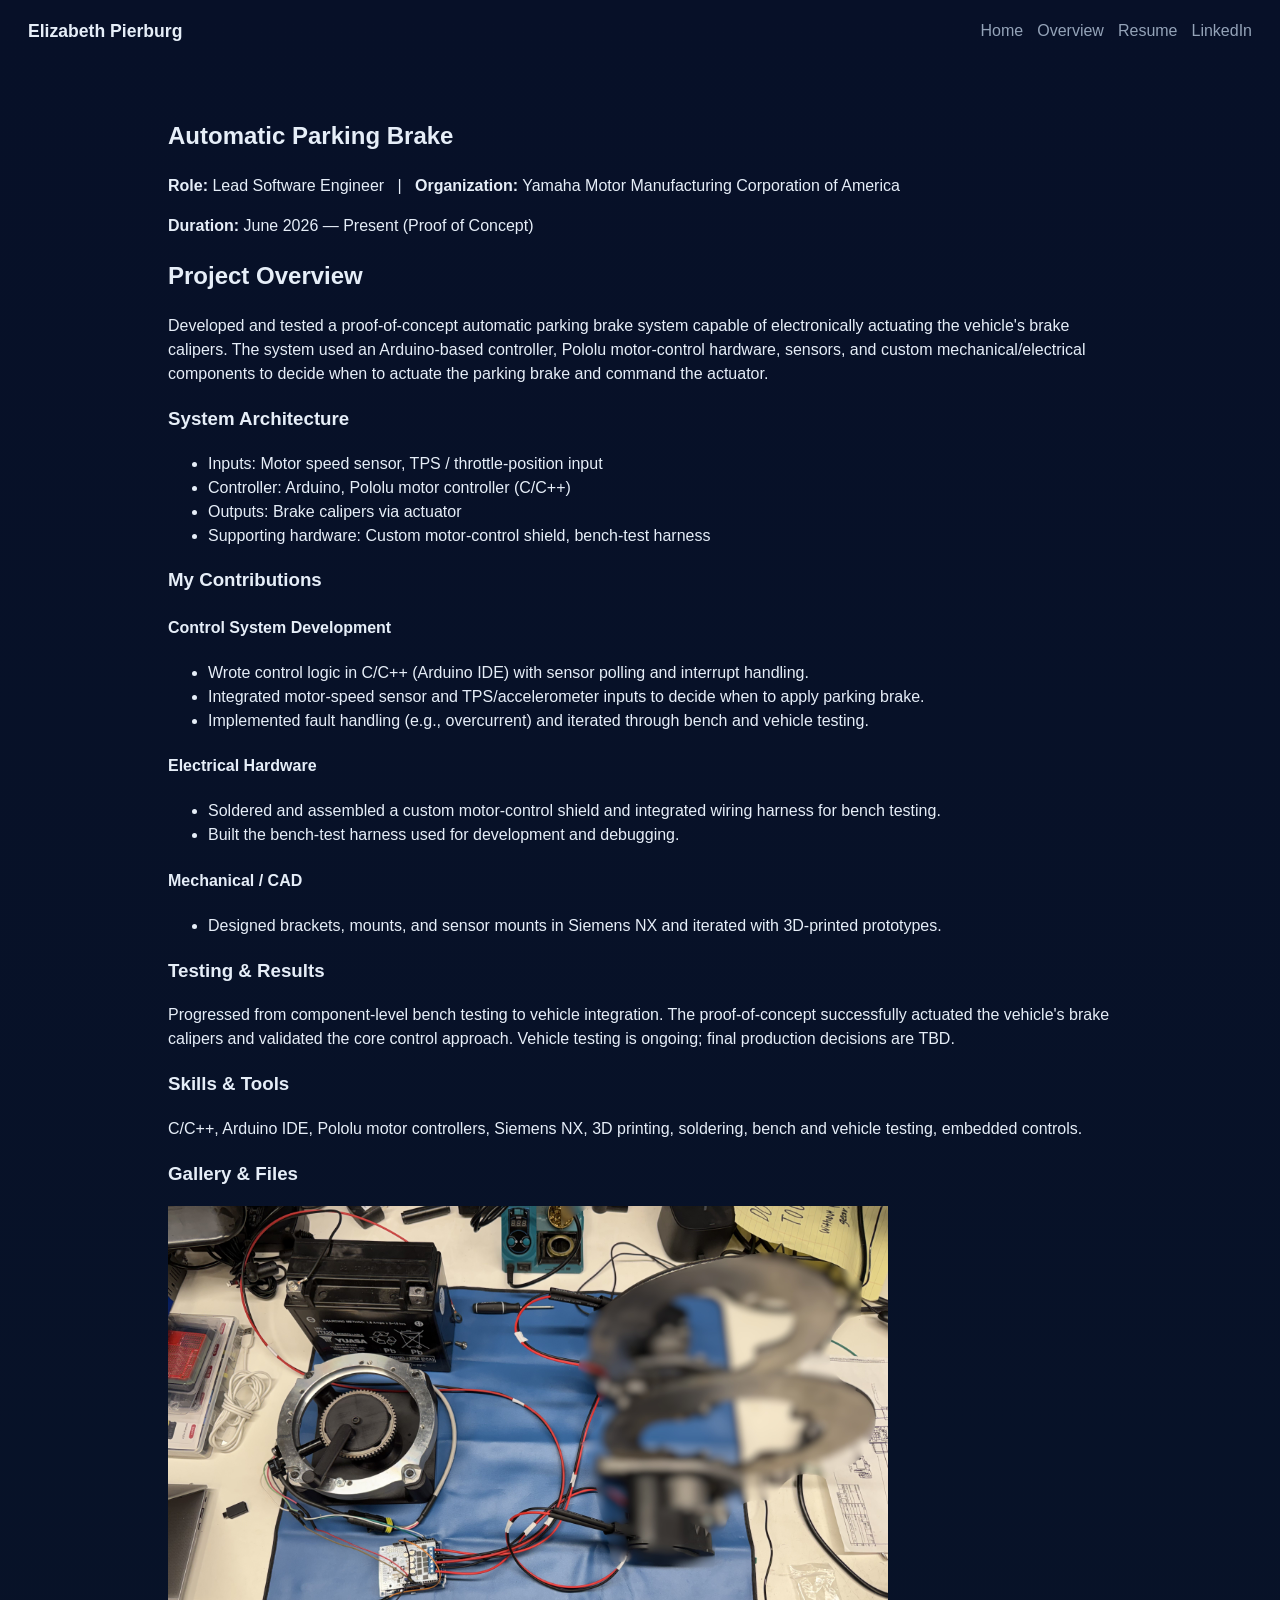
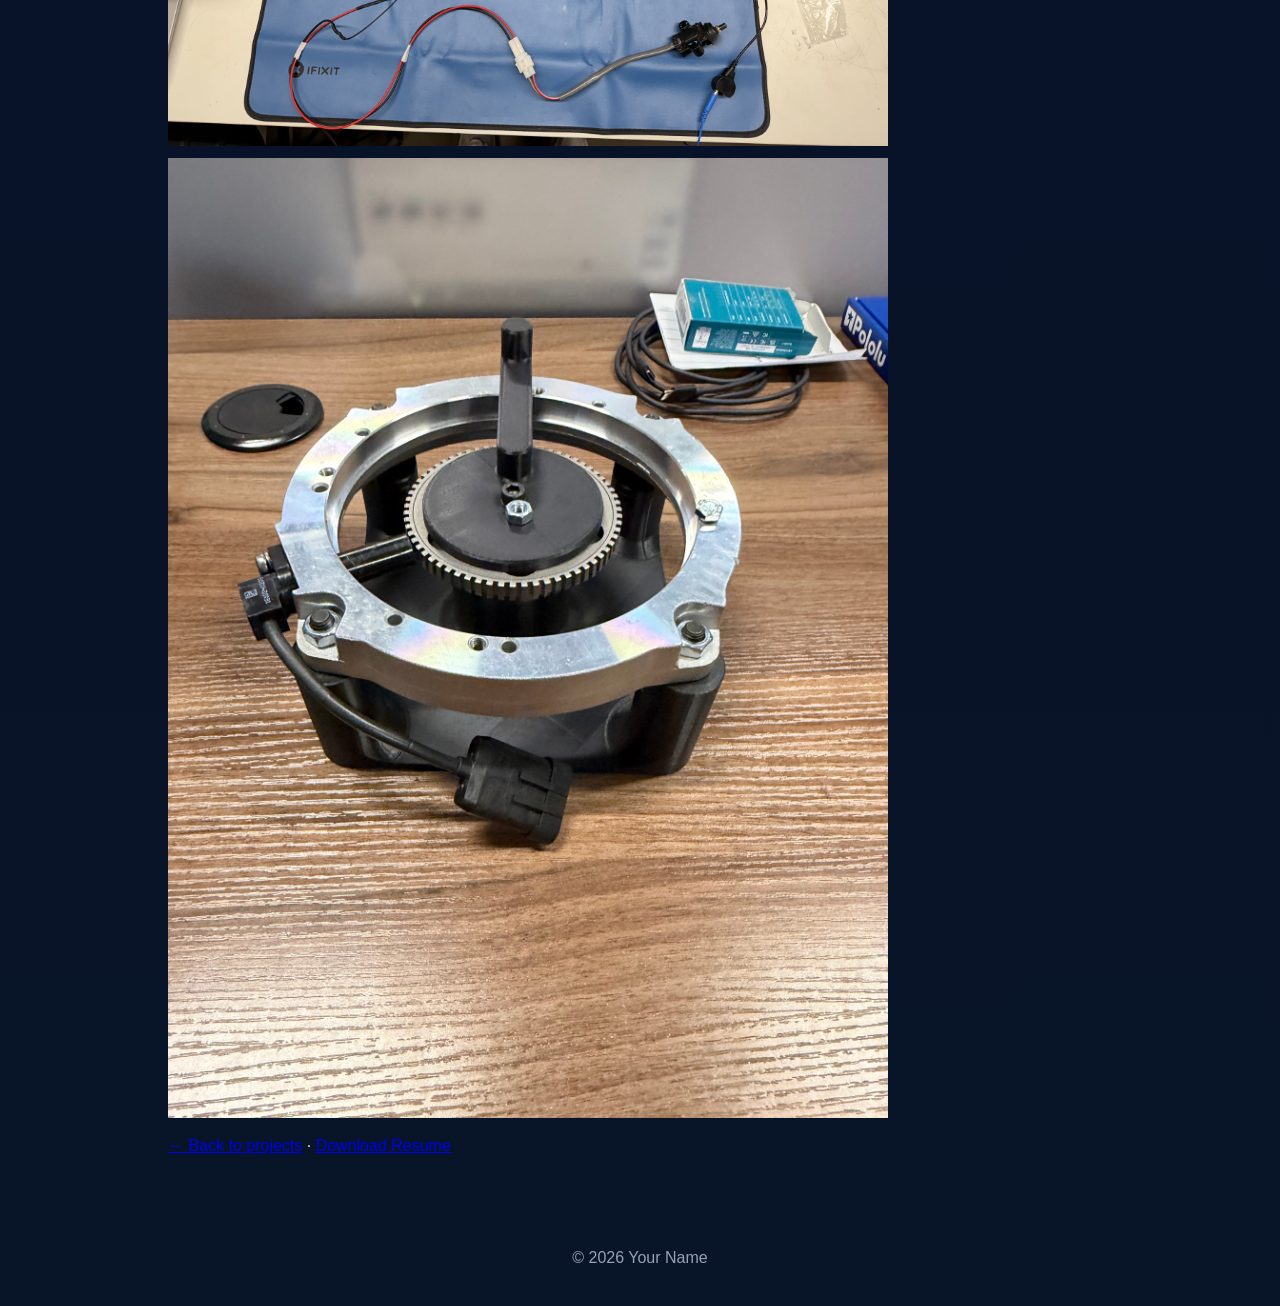
==== auto_parking_brake.html @ 02ef65f7 "First Commit" ====
<!doctype html>
<html lang="en">
<head>
  <meta charset="utf-8">
  <meta name="viewport" content="width=device-width,initial-scale=1">
  <title>Automatic Parking Brake — Project</title>
  <link rel="stylesheet" href="styles.css">
</head>
<body>
  <header class="site-header">
    <nav class="nav">
      <div class="brand">Elizabeth Pierburg</div>
      <ul class="nav-links">
        <li><a href="index.html">Home</a></li>
        <li><a href="#overview">Overview</a></li>
        <li><a href="ElizabethPierburgResume2026.pdf">Resume</a></li>
        <li><a href="https://www.linkedin.com/in/elizabeth-pierburg" target="_blank" rel="noopener">LinkedIn</a></li>
      </ul>
    </nav>
  </header>

  <main class="projects">
    <section id="overview">
      <h1>Automatic Parking Brake</h1>
      <p><strong>Role:</strong> Lead Software Engineer &nbsp; | &nbsp; <strong>Organization:</strong> Yamaha Motor Manufacturing Corporation of America</p>
      <p><strong>Duration:</strong> June 2026 — Present (Proof of Concept)</p>

      <h2>Project Overview</h2>
      <p>Developed and tested a proof-of-concept automatic parking brake system capable of electronically actuating the vehicle's brake calipers. The system used an Arduino-based controller, Pololu motor-control hardware, sensors, and custom mechanical/electrical components to decide when to actuate the parking brake and command the actuator.</p>

      <h3>System Architecture</h3>
      <ul>
        <li>Inputs: Motor speed sensor, TPS / throttle-position input</li>
        <li>Controller: Arduino, Pololu motor controller (C/C++)</li>
        <li>Outputs: Brake calipers via actuator</li>
        <li>Supporting hardware: Custom motor-control shield, bench-test harness</li>
      </ul>

      <h3>My Contributions</h3>
      <h4>Control System Development</h4>
      <ul>
        <li>Wrote control logic in C/C++ (Arduino IDE) with sensor polling and interrupt handling.</li>
        <li>Integrated motor-speed sensor and TPS/accelerometer inputs to decide when to apply parking brake.</li>
        <li>Implemented fault handling (e.g., overcurrent) and iterated through bench and vehicle testing.</li>
      </ul>

      <h4>Electrical Hardware</h4>
      <ul>
        <li>Soldered and assembled a custom motor-control shield and integrated wiring harness for bench testing.</li>
        <li>Built the bench-test harness used for development and debugging.</li>
      </ul>

      <h4>Mechanical / CAD</h4>
      <ul>
        <li>Designed brackets, mounts, and sensor mounts in Siemens NX and iterated with 3D-printed prototypes.</li>
      </ul>

      <h3>Testing & Results</h3>
      <p>Progressed from component-level bench testing to vehicle integration. The proof-of-concept successfully actuated the vehicle's brake calipers and validated the core control approach. Vehicle testing is ongoing; final production decisions are TBD.</p>

      <h3>Skills & Tools</h3>
      <p>C/C++, Arduino IDE, Pololu motor controllers, Siemens NX, 3D printing, soldering, bench and vehicle testing, embedded controls.</p>

      <h3>Gallery & Files</h3>
      <img src="assets/auto_park_1.jpg" alt="Auto Park photo 1" style="max-width:720px;display:block;margin:12px 0">
      <img src="assets/auto_park_2.jpg" alt="Auto Park photo 2" style="max-width:720px;display:block;margin:12px 0">

      <p><a href="index.html">← Back to projects</a> · <a href="ElizabethPierburgResume2026.pdf" download>Download Resume</a></p>
    </section>
  </main>

  <footer class="site-footer">
    <p>© <span id="year"></span> Your Name</p>
  </footer>

  <script src="script.js"></script>
</body>
</html>
---- styles.css ----
:root{
  --bg:#0f1724;
  --card:#0b1220;
  --accent:#4f46e5;
  --muted:#94a3b8;
  --text:#e6eef8;
}
*{box-sizing:border-box}
body{margin:0;font-family:Inter,Segoe UI,Roboto,Arial;background:linear-gradient(180deg,#071028 0%,#081428 100%);color:var(--text);line-height:1.5}
.site-header{background:transparent;padding:18px 28px}
.nav{display:flex;justify-content:space-between;align-items:center;gap:12px}
.brand{font-weight:700;font-size:1.1rem}
.nav-links{list-style:none;margin:0;padding:0;display:flex;gap:14px}
.nav-links a{color:var(--muted);text-decoration:none}
.hero{padding:64px 28px;text-align:center}
.hero h1{font-size:2.2rem;margin:0 0 8px}
.tagline{color:var(--muted);margin:0 0 16px}
.btn{display:inline-block;background:var(--accent);color:white;padding:10px 16px;border-radius:8px;text-decoration:none}
.about,.projects,.contact{padding:36px 28px;max-width:1000px;margin:0 auto}
.projects-grid{display:grid;grid-template-columns:repeat(auto-fit,minmax(240px,1fr));gap:18px;margin-top:18px}
.project-card{background:var(--card);padding:12px;border-radius:8px}
.project-card img{width:100%;height:auto;border-radius:6px;display:block}
.project-card h3{margin:10px 0 6px}
.project-card p{margin:0 0 8px;color:var(--muted)}
.links a{color:var(--accent);text-decoration:none}
.contact form{display:grid;gap:10px;max-width:540px}
input,textarea{width:100%;padding:10px;border-radius:6px;border:1px solid rgba(255,255,255,0.06);background:transparent;color:var(--text)}
button{background:var(--accent);color:white;padding:10px 14px;border-radius:6px;border:none}
.site-footer{text-align:center;padding:20px;color:var(--muted)}
@media(min-width:800px){.hero{padding:80px 28px}.hero h1{font-size:3rem}}
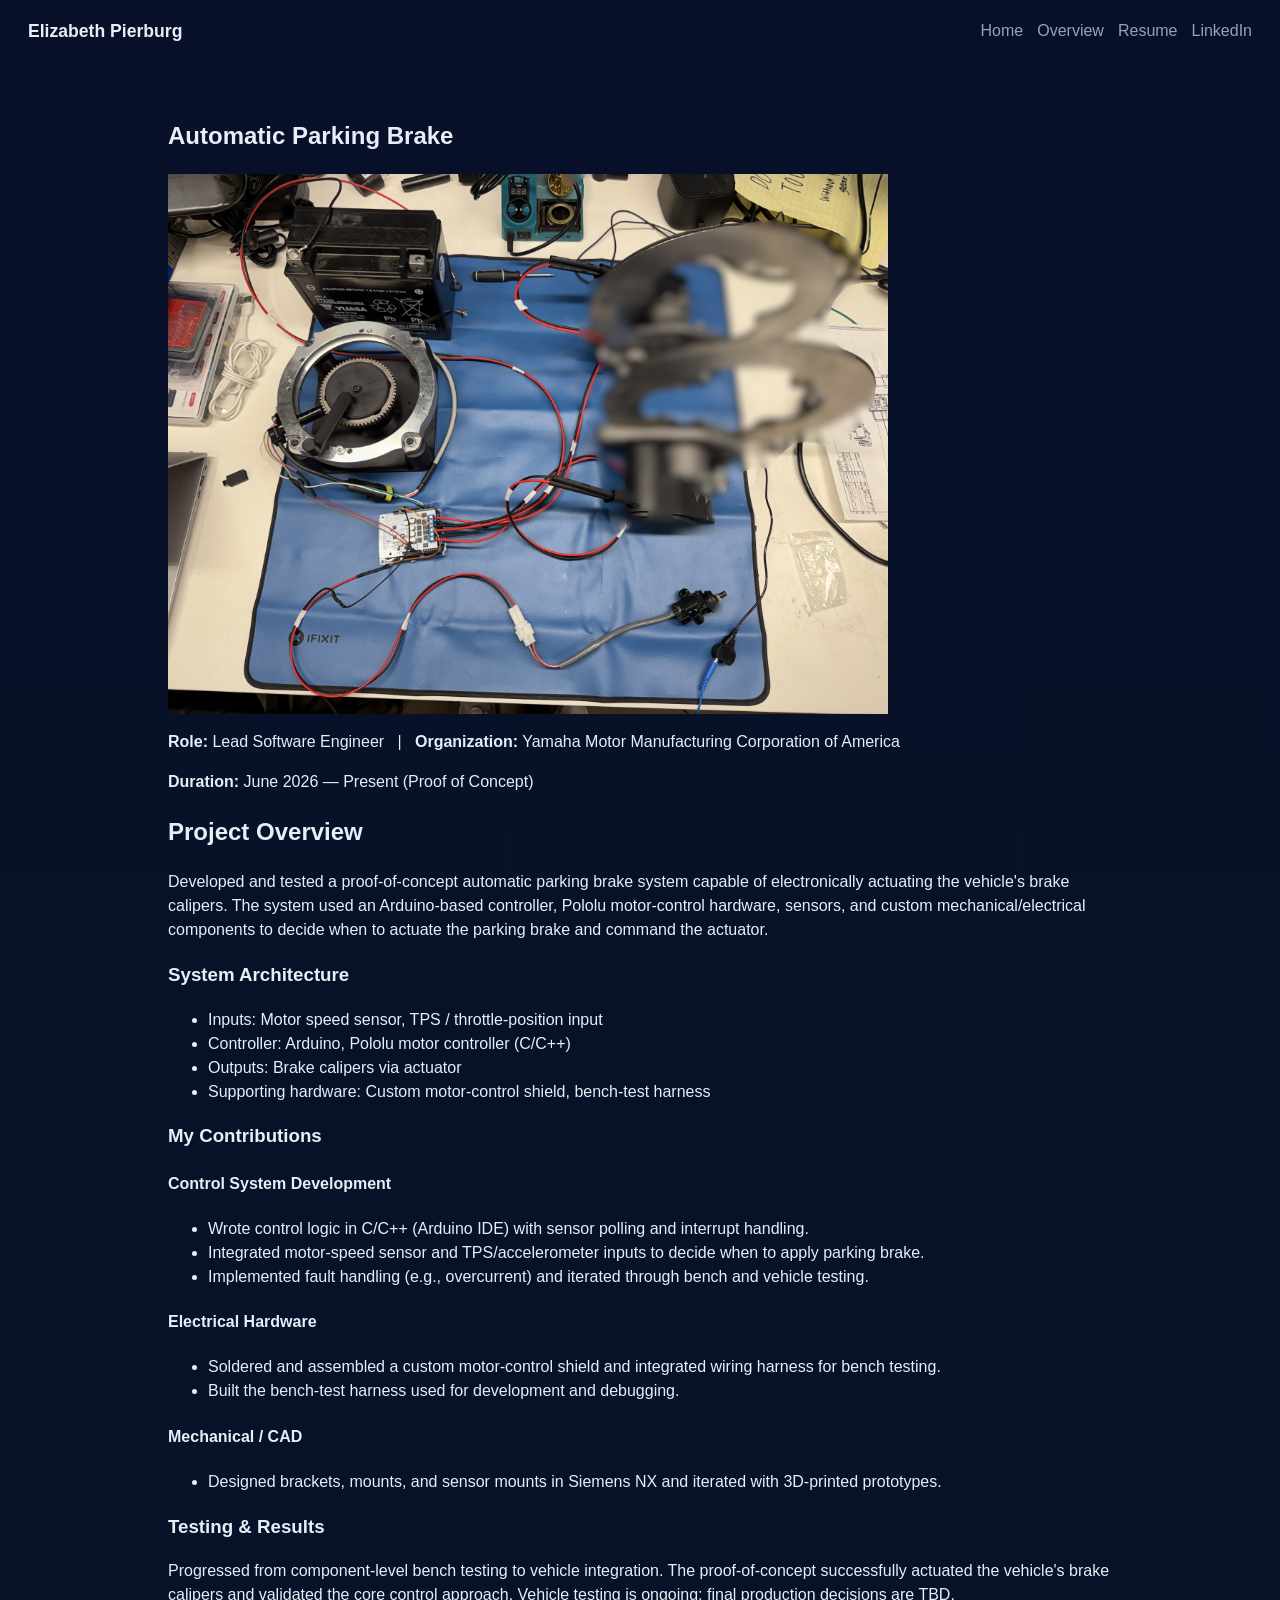
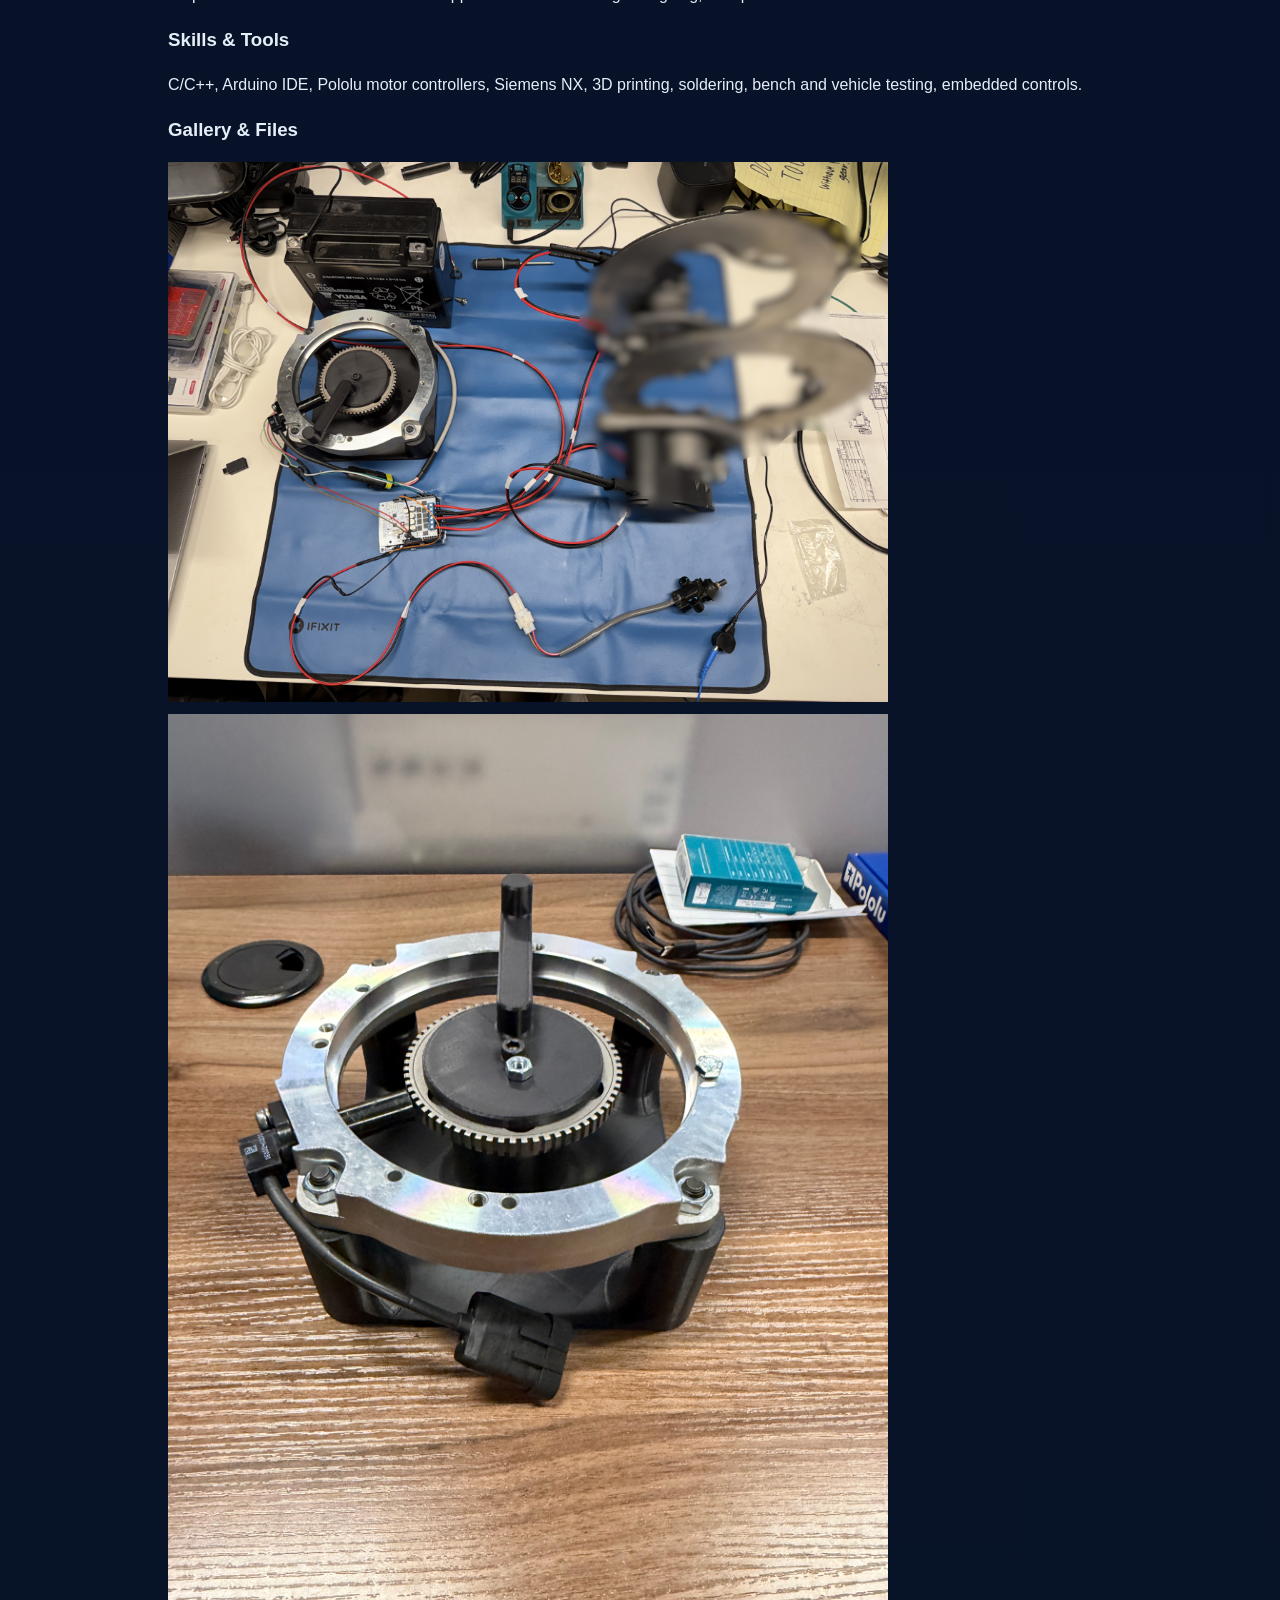
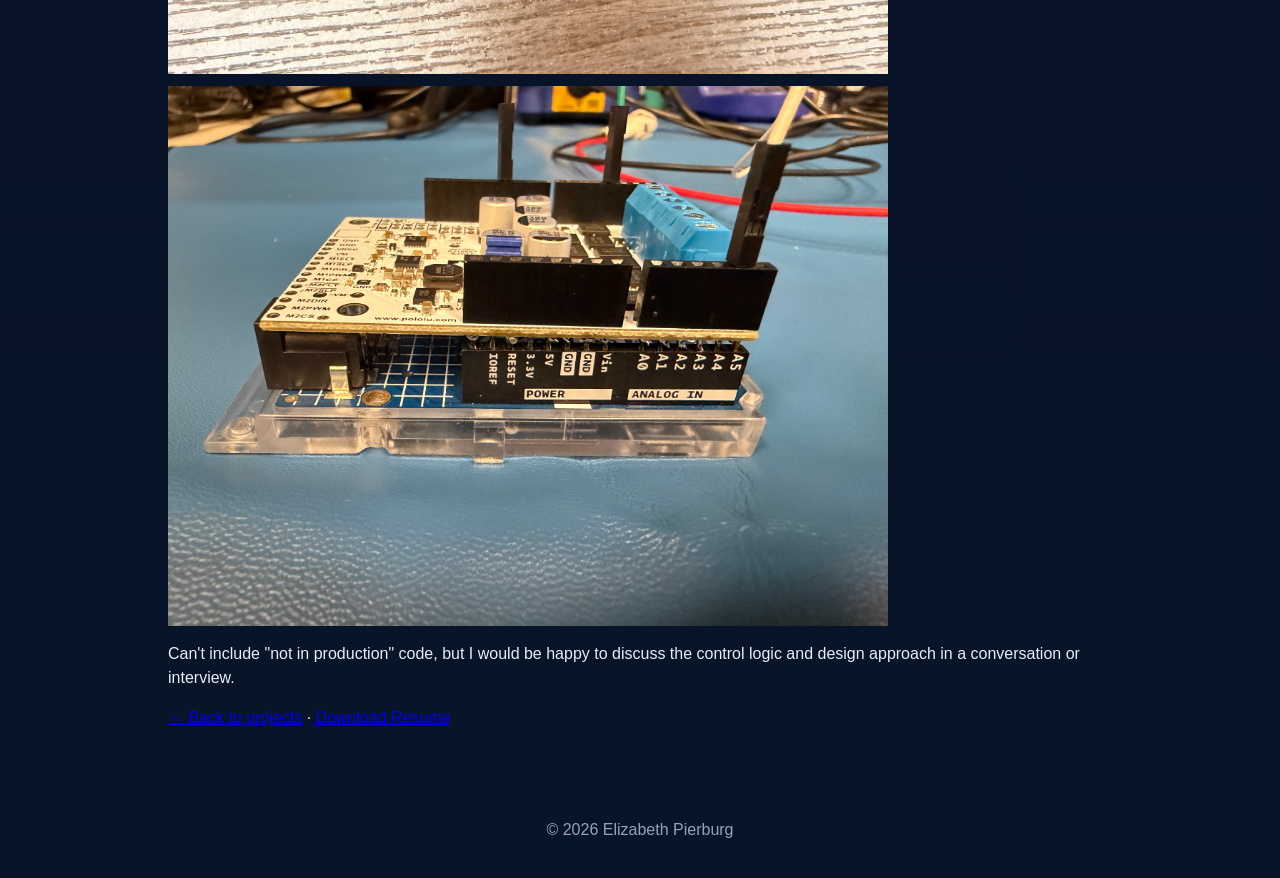
==== commit 16c32341: "commit 3" ====
--- a/auto_parking_brake.html
+++ b/auto_parking_brake.html
@@ -22,6 +22,7 @@
   <main class="projects">
     <section id="overview">
       <h1>Automatic Parking Brake</h1>
+      <img src="assets/auto_park_1.jpg" alt="Auto Park photo 1" style="max-width:720px;display:block;margin:12px 0">
       <p><strong>Role:</strong> Lead Software Engineer &nbsp; | &nbsp; <strong>Organization:</strong> Yamaha Motor Manufacturing Corporation of America</p>
       <p><strong>Duration:</strong> June 2026 — Present (Proof of Concept)</p>
 
@@ -64,13 +65,15 @@
       <h3>Gallery & Files</h3>
       <img src="assets/auto_park_1.jpg" alt="Auto Park photo 1" style="max-width:720px;display:block;margin:12px 0">
       <img src="assets/auto_park_2.jpg" alt="Auto Park photo 2" style="max-width:720px;display:block;margin:12px 0">
+      <img src="assets/auto_park_3.jpg" alt="Auto Park photo 3" style="max-width:720px;display:block;margin:12px 0">
 
+      <p>Can't include "not in production" code, but I would be happy to discuss the control logic and design approach in a conversation or interview.</p>
       <p><a href="index.html">← Back to projects</a> · <a href="ElizabethPierburgResume2026.pdf" download>Download Resume</a></p>
     </section>
   </main>
 
   <footer class="site-footer">
-    <p>© <span id="year"></span> Your Name</p>
+    <p>© <span id="year"></span> Elizabeth Pierburg</p>
   </footer>
 
   <script src="script.js"></script>
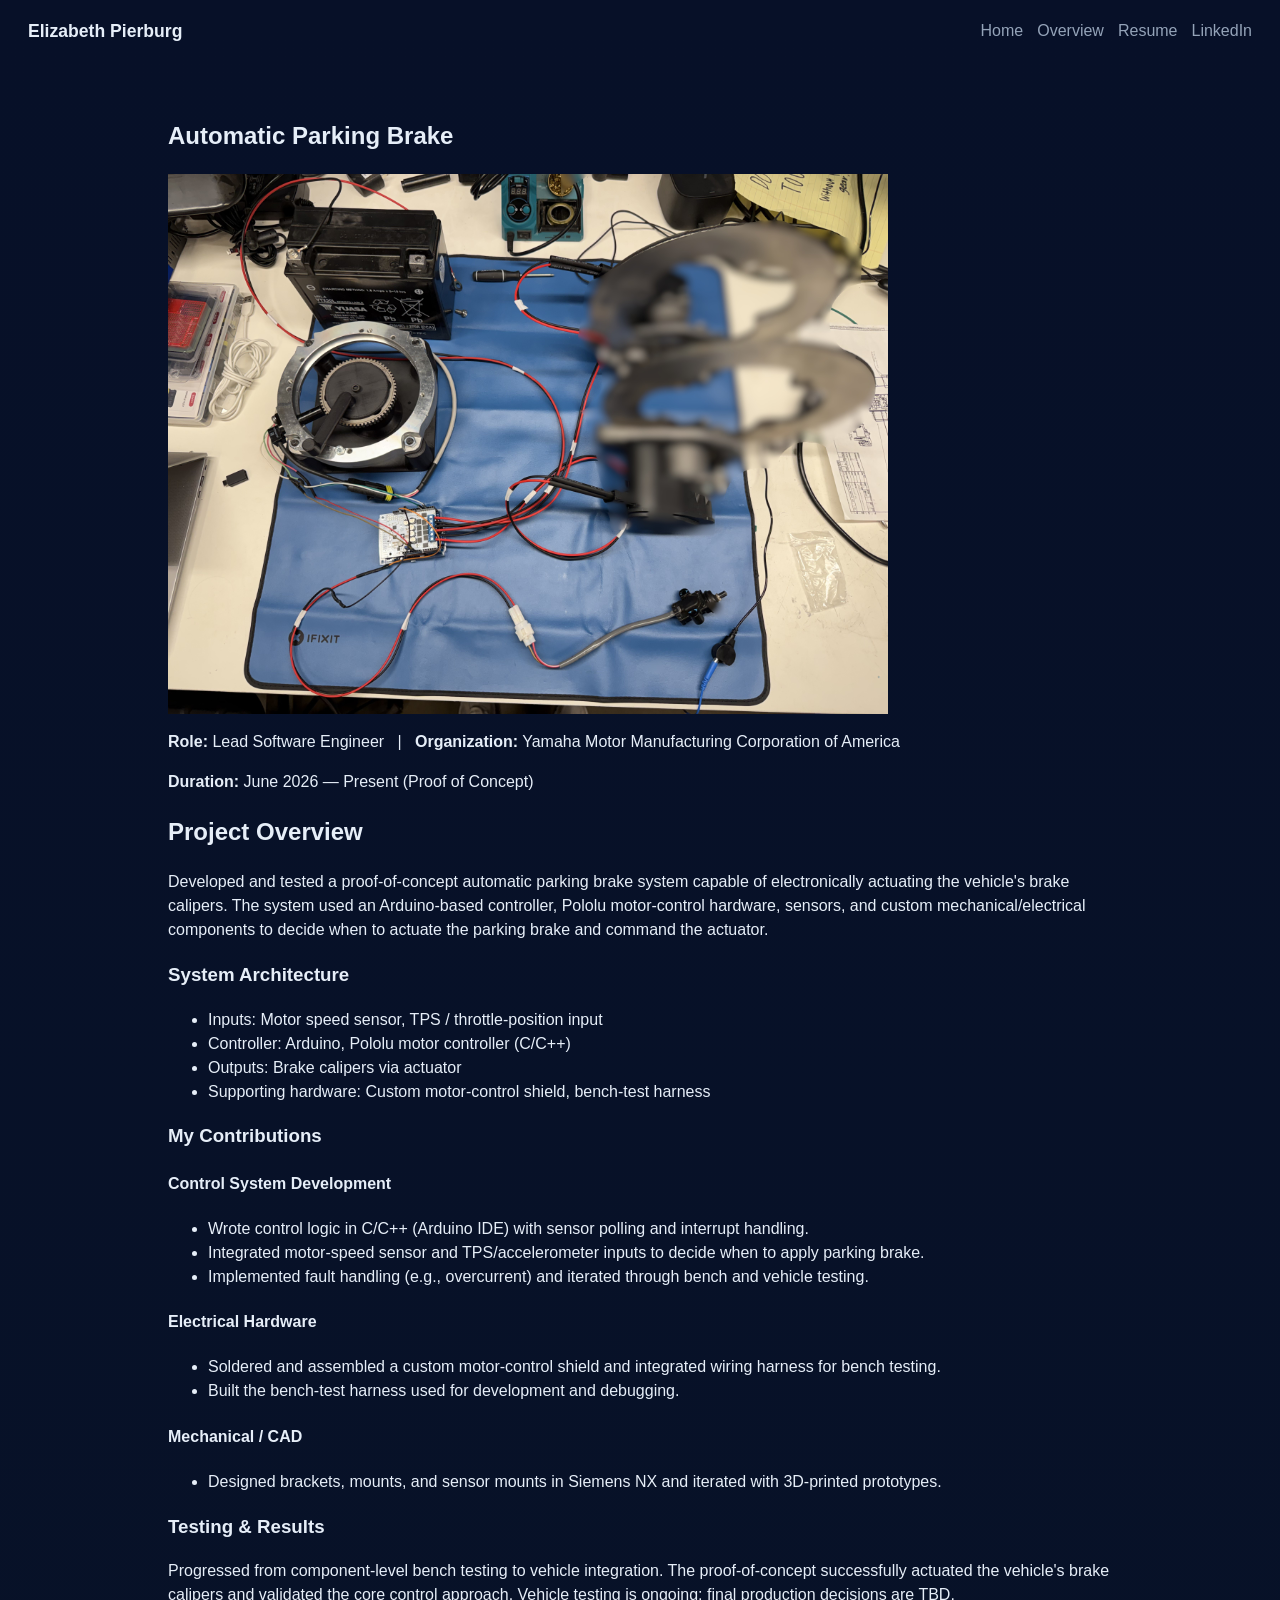
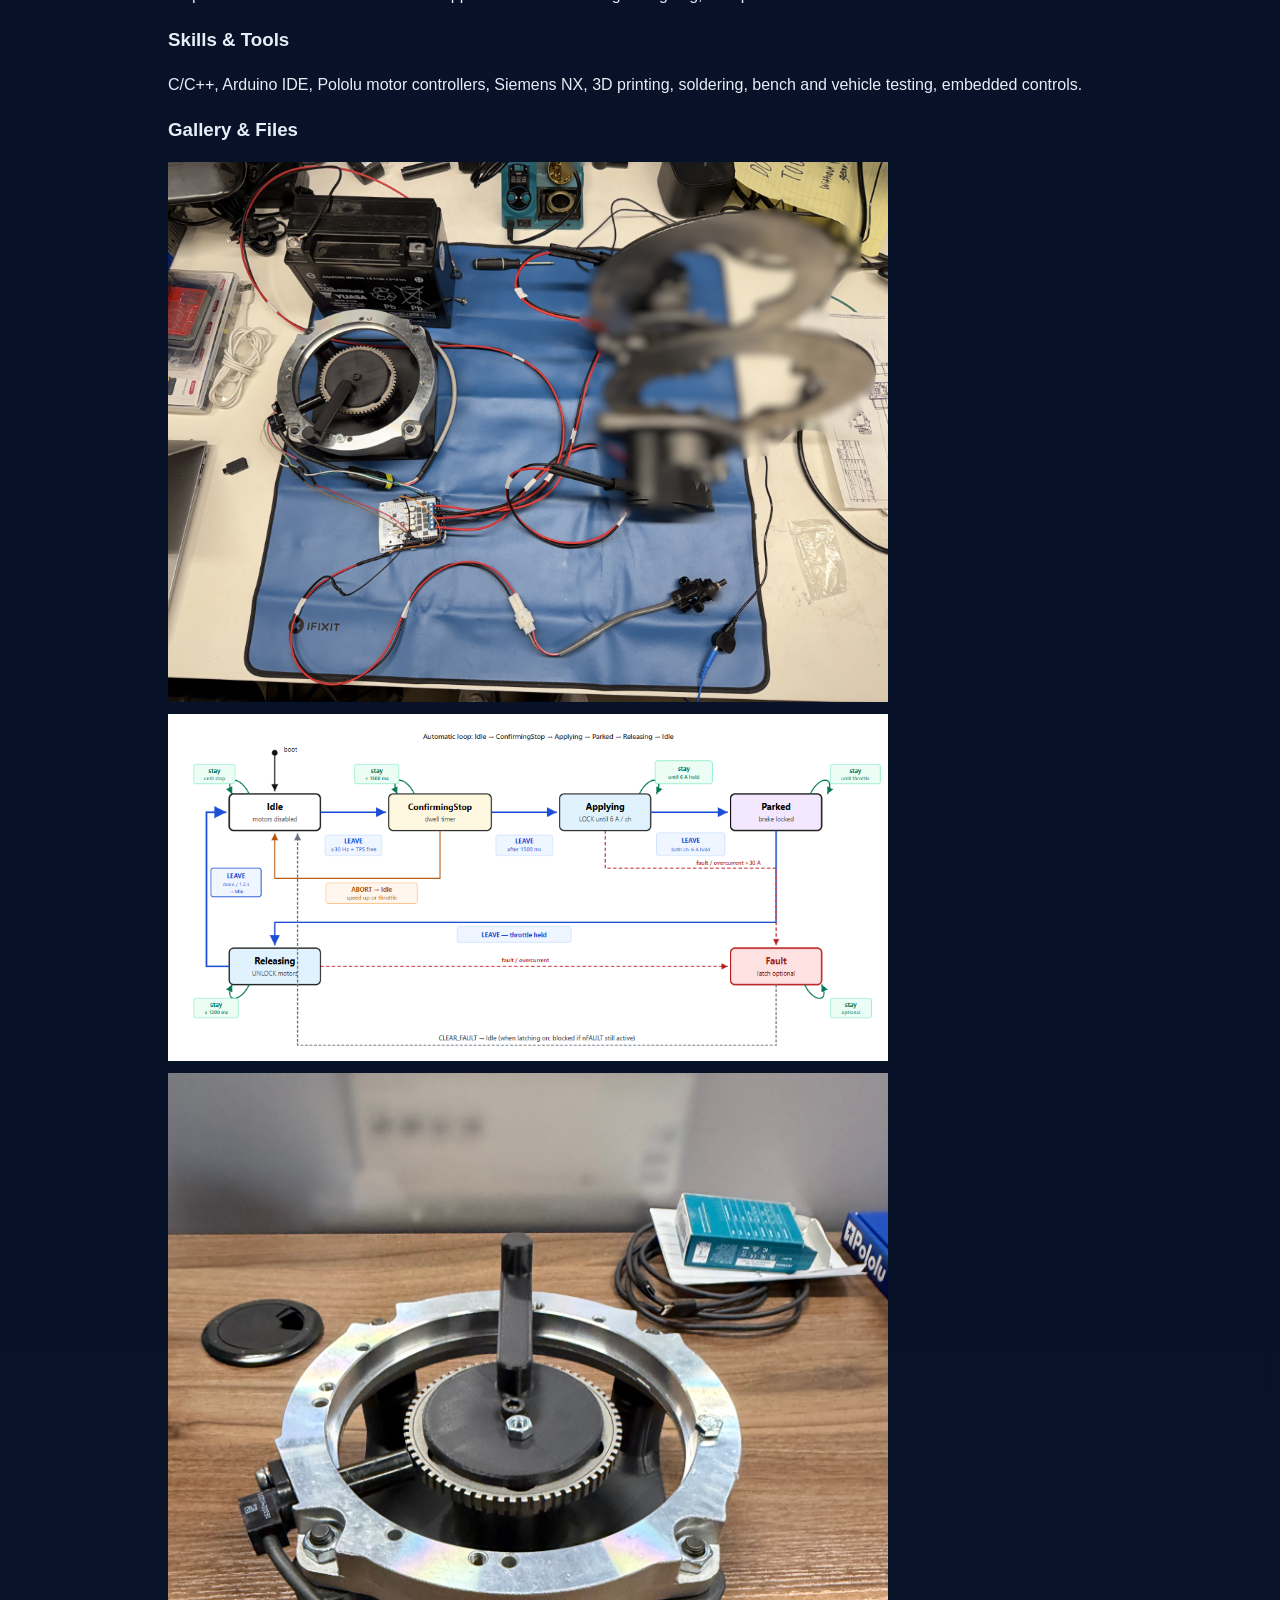
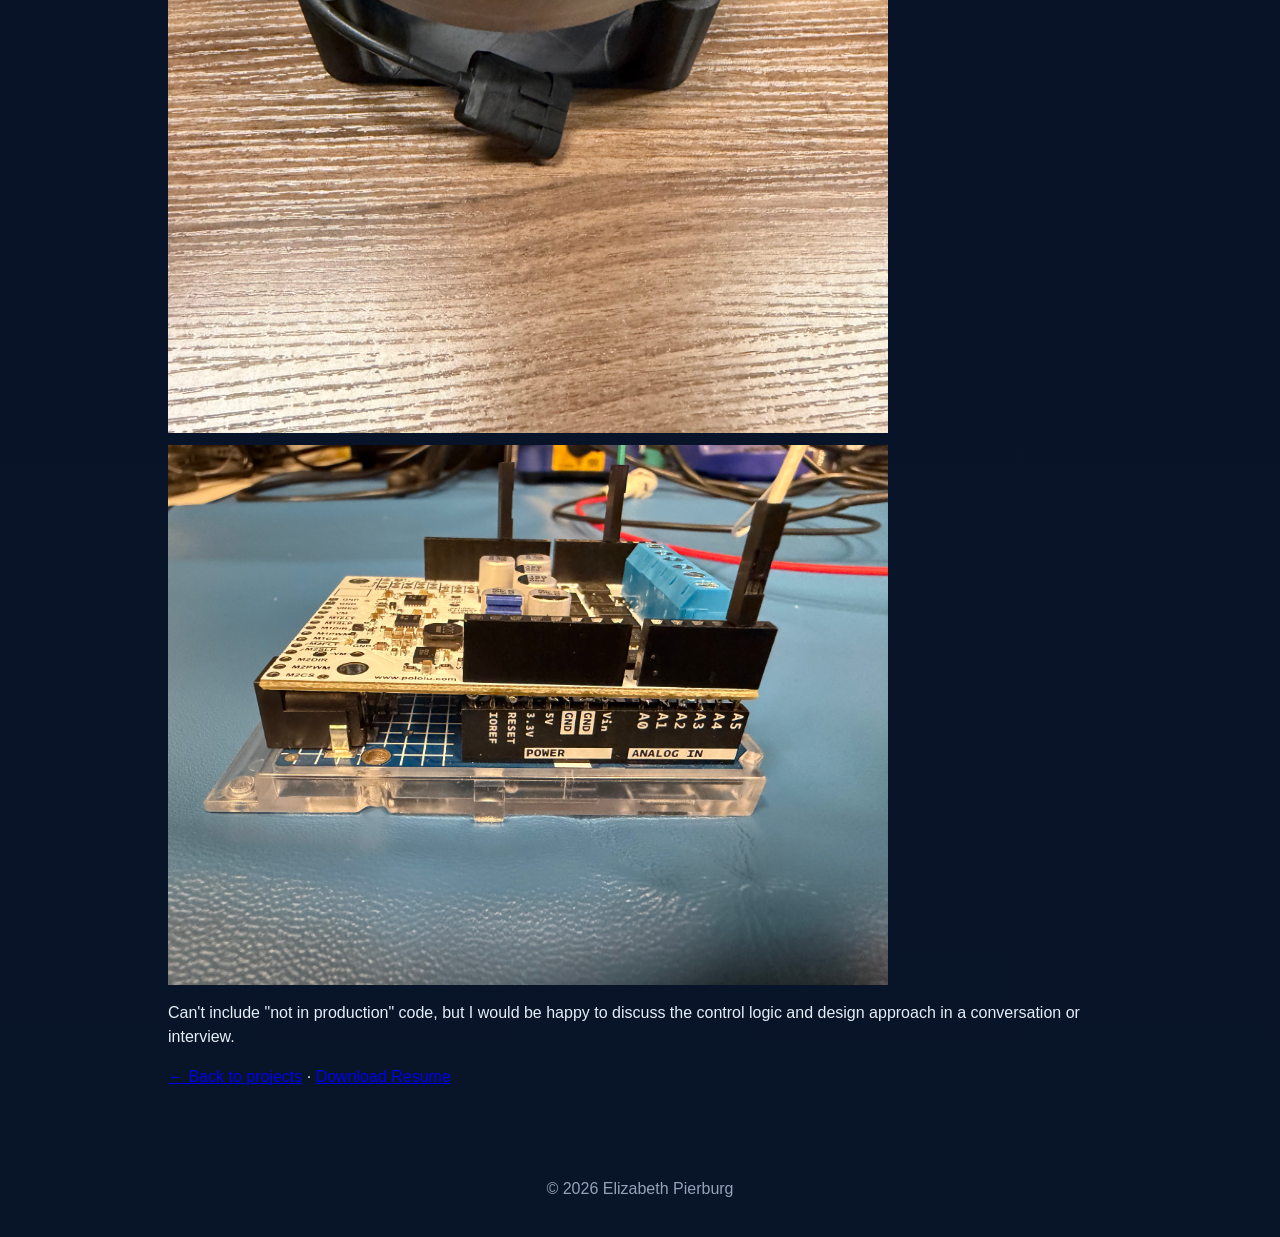
==== commit 074621b5: "update 4" ====
--- a/auto_parking_brake.html
+++ b/auto_parking_brake.html
@@ -64,6 +64,7 @@
 
       <h3>Gallery & Files</h3>
       <img src="assets/auto_park_1.jpg" alt="Auto Park photo 1" style="max-width:720px;display:block;margin:12px 0">
+      <img src="assets/auto_park_4.jpg" alt="Auto Park photo 4" style="max-width:720px;display:block;margin:12px 0">
       <img src="assets/auto_park_2.jpg" alt="Auto Park photo 2" style="max-width:720px;display:block;margin:12px 0">
       <img src="assets/auto_park_3.jpg" alt="Auto Park photo 3" style="max-width:720px;display:block;margin:12px 0">
 
